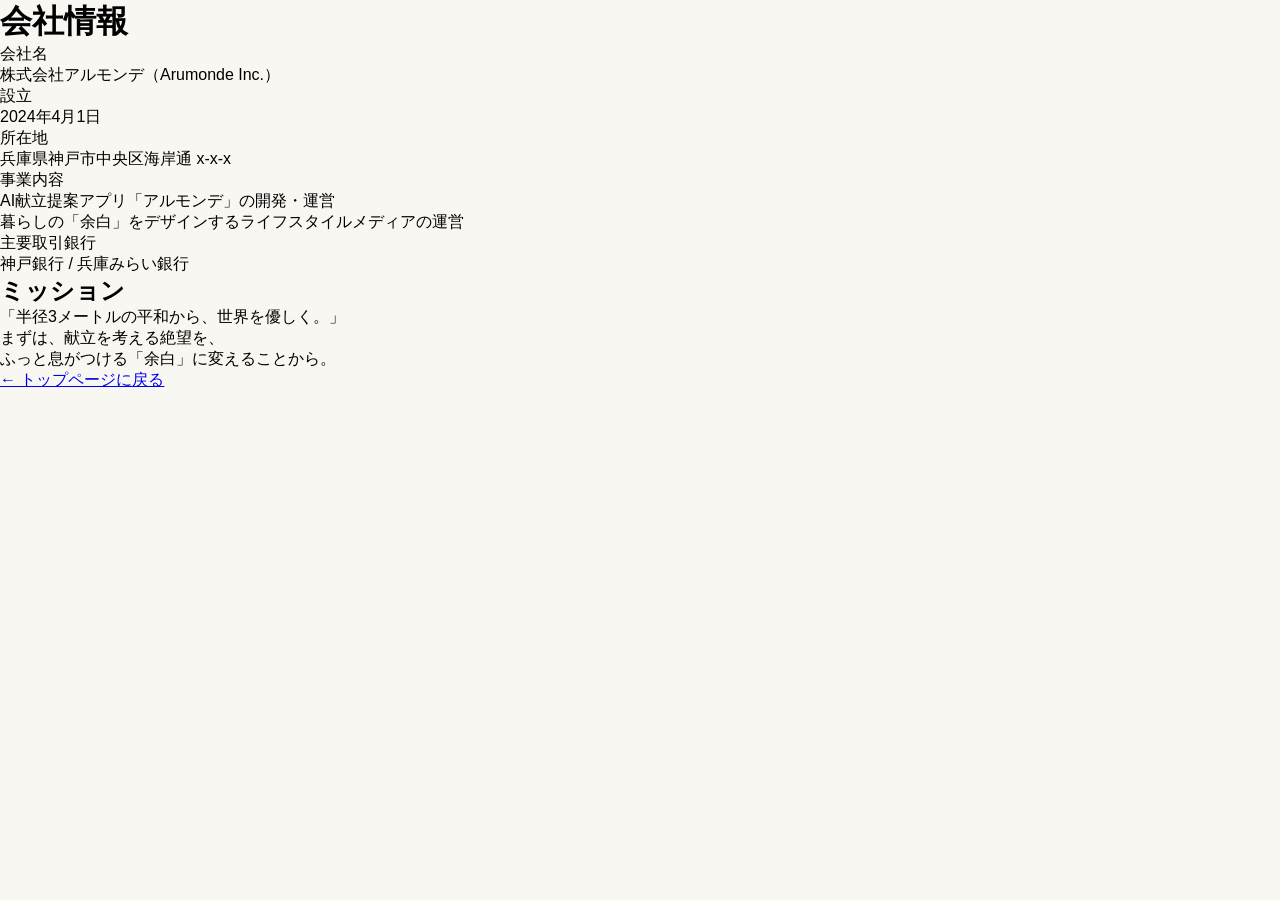
==== company.html @ 98e7b7a4 "20260416_header作業中" ====
<!DOCTYPE html>
<html lang="ja">
<head>
    <meta charset="UTF-8">
    <meta name="viewport" content="width=device-width, initial-scale=1.0">
    <title>会社情報 - 株式会社アルモンデ</title>
    <meta name="description" content="">
    <link rel="stylesheet" href="css/style.css">
</head>

<body>
    <main class="company-page">
        <h1 class="page-title">会社情報</h1>

        <section class="company-profile">
            <dl class="profile-list">
                <dt>会社名</dt>
                <dd>株式会社アルモンデ（Arumonde Inc.）</dd>

                <dt>設立</dt>
                <dd>2024年4月1日</dd>

                <dt>所在地</dt>
                <dd>兵庫県神戸市中央区海岸通 x-x-x</dd>

                <dt>事業内容</dt>
                <dd>
                    <ul>
                        <li>AI献立提案アプリ「アルモンデ」の開発・運営</li>
                        <li>暮らしの「余白」をデザインするライフスタイルメディアの運営</li>
                    </ul>
                </dd>

                <dt>主要取引銀行</dt>
                <dd>神戸銀行 / 兵庫みらい銀行</dd>
            </dl>
        </section>

        <section class="company-mission">
            <h2 class="mission-label">ミッション</h2>
            <blockquote class="mission-text">
                「半径3メートルの平和から、世界を優しく。」
            </blockquote>
            
            <div class="mission-description">
                <p>まずは、献立を考える絶望を、<br>
                ふっと息がつける「余白」に変えることから。</p>
            </div>
        </section>

        <footer class="company-footer">
            <div class="back-link">
                <a href="index.html">← トップページに戻る</a>
            </div>

            <!-- <p class="copyright">&copy; Arumonde Inc.</p> -->
        </footer>
    </main>
    
</body>
</html>
---- css/style.css ----
@charset "UTF-8";
/* これはリセットCSSです */
/* resset.dev • v5.0.2 */
/* # =================================================================
   # Global selectors
   # ================================================================= */
html {
  box-sizing: border-box;
  -webkit-text-size-adjust: 100%; /* Prevent adjustments of font size after orientation changes in iOS */
  word-break: normal;
  -moz-tab-size: 4;
  -o-tab-size: 4;
     tab-size: 4;
  font-size: 100%;
}

*,
::before,
::after {
  background-repeat: no-repeat; /* Set `background-repeat: no-repeat` to all elements and pseudo elements */
  box-sizing: inherit;
}

::before,
::after {
  text-decoration: inherit; /* Inherit text-decoration and vertical align to ::before and ::after pseudo elements */
  vertical-align: inherit;
}

* {
  padding: 0; /* Reset `padding` and `margin` of all elements */
  margin: 0;
}

/* # =================================================================
   # General elements
   # ================================================================= */
hr {
  overflow: visible; /* Show the overflow in Edge and IE */
  height: 0; /* Add the correct box sizing in Firefox */
  color: inherit; /* Correct border color in Firefox. */
}

details,
main {
  display: block; /* Render the `main` element consistently in IE. */
}

summary {
  display: list-item; /* Add the correct display in all browsers */
}

small {
  font-size: 80%; /* Set font-size to 80% in `small` elements */
}

[hidden] {
  display: none; /* Add the correct display in IE */
}

abbr[title] {
  border-bottom: none; /* Remove the bottom border in Chrome 57 */
  /* Add the correct text decoration in Chrome, Edge, IE, Opera, and Safari */
  text-decoration: underline;
  -webkit-text-decoration: underline dotted;
          text-decoration: underline dotted;
}

a {
  background-color: transparent; /* Remove the gray background on active links in IE 10 */
}

a:active,
a:hover {
  outline-width: 0; /* Remove the outline when hovering in all browsers */
}

code,
kbd,
pre,
samp {
  font-family: monospace, monospace; /* Specify the font family of code elements */
}

pre {
  font-size: 1em; /* Correct the odd `em` font sizing in all browsers */
}

b,
strong {
  font-weight: bolder; /* Add the correct font weight in Chrome, Edge, and Safari */
}

/* https://gist.github.com/unruthless/413930 */
sub,
sup {
  font-size: 75%;
  line-height: 0;
  position: relative;
  vertical-align: baseline;
}

sub {
  bottom: -0.25em;
}

sup {
  top: -0.5em;
}

table {
  border-color: inherit; /* Correct border color in all Chrome, Edge, and Safari. */
  text-indent: 0; /* Remove text indentation in Chrome, Edge, and Safari */
}

iframe {
  border-style: none;
}

/* # =================================================================
   # Forms
   # ================================================================= */
input {
  border-radius: 0;
}

[type=number]::-webkit-inner-spin-button,
[type=number]::-webkit-outer-spin-button {
  height: auto; /* Correct the cursor style of increment and decrement buttons in Chrome */
}

[type=search] {
  -webkit-appearance: textfield; /* Correct the odd appearance in Chrome and Safari */
  outline-offset: -2px; /* Correct the outline style in Safari */
}

[type=search]::-webkit-search-decoration {
  -webkit-appearance: none; /* Remove the inner padding in Chrome and Safari on macOS */
}

textarea {
  overflow: auto; /* Internet Explorer 11+ */
  resize: vertical; /* Specify textarea resizability */
}

button,
input,
optgroup,
select,
textarea {
  font: inherit; /* Specify font inheritance of form elements */
}

optgroup {
  font-weight: bold; /* Restore the font weight unset by the previous rule */
}

button {
  overflow: visible; /* Address `overflow` set to `hidden` in IE 8/9/10/11 */
}

button,
select {
  text-transform: none; /* Firefox 40+, Internet Explorer 11- */
}

/* Apply cursor pointer to button elements */
button,
[type=button],
[type=reset],
[type=submit],
[role=button] {
  cursor: pointer;
}

/* Remove inner padding and border in Firefox 4+ */
button::-moz-focus-inner,
[type=button]::-moz-focus-inner,
[type=reset]::-moz-focus-inner,
[type=submit]::-moz-focus-inner {
  border-style: none;
  padding: 0;
}

/* Replace focus style removed in the border reset above */
button:-moz-focusring,
[type=button]::-moz-focus-inner,
[type=reset]::-moz-focus-inner,
[type=submit]::-moz-focus-inner {
  outline: 1px dotted ButtonText;
}

button,
html [type=button],
[type=reset],
[type=submit] {
  -webkit-appearance: button; /* Correct the inability to style clickable types in iOS */
}

/* Remove the default button styling in all browsers */
button,
input,
select,
textarea {
  background-color: transparent;
  border-style: none;
}

a:focus,
button:focus,
input:focus,
select:focus,
textarea:focus {
  outline-width: 0;
}

/* Style select like a standard input */
select {
  -moz-appearance: none; /* Firefox 36+ */
  -webkit-appearance: none; /* Chrome 41+ */
}

select::-ms-expand {
  display: none; /* Internet Explorer 11+ */
}

select::-ms-value {
  color: currentColor; /* Internet Explorer 11+ */
}

legend {
  border: 0; /* Correct `color` not being inherited in IE 8/9/10/11 */
  color: inherit; /* Correct the color inheritance from `fieldset` elements in IE */
  display: table; /* Correct the text wrapping in Edge and IE */
  max-width: 100%; /* Correct the text wrapping in Edge and IE */
  white-space: normal; /* Correct the text wrapping in Edge and IE */
  max-width: 100%; /* Correct the text wrapping in Edge 18- and IE */
}

::-webkit-file-upload-button {
  /* Correct the inability to style clickable types in iOS and Safari */
  -webkit-appearance: button;
  color: inherit;
  font: inherit; /* Change font properties to `inherit` in Chrome and Safari */
}

/* Replace pointer cursor in disabled elements */
[disabled] {
  cursor: default;
}

/* # =================================================================
   # Specify media element style
   # ================================================================= */
img {
  border-style: none; /* Remove border when inside `a` element in IE 8/9/10 */
  max-width: 100%;
}

/* Add the correct vertical alignment in Chrome, Firefox, and Opera */
progress {
  vertical-align: baseline;
}

/* # =================================================================
   # Accessibility
   # ================================================================= */
/* Specify the progress cursor of updating elements */
[aria-busy=true] {
  cursor: progress;
}

/* Specify the pointer cursor of trigger elements */
[aria-controls] {
  cursor: pointer;
}

/* Specify the unstyled cursor of disabled, not-editable, or otherwise inoperable elements */
[aria-disabled=true] {
  cursor: default;
}

body {
  font-family: "LINE Seed JP", sans-serif;
  font-weight: 400;
  background-color: #F9F7F2;
}

/* --- ボタンの基本スタイル --- */
.hamburger-btn {
  position: fixed;
  top: 20px;
  right: 20px;
  width: 44px;
  height: 44px;
  z-index: 100;
  cursor: pointer;
  background: #333;
  border: none;
  border-radius: 5px;
  display: flex;
  justify-content: center;
  align-items: center;
}

/* 3本線の真ん中 */
.hamburger-btn span,
.hamburger-btn span::before,
.hamburger-btn span::after {
  content: "";
  display: block;
  height: 2px;
  width: 25px;
  background: #fff;
  position: absolute;
  transition: all 0.3s ease;
}

.hamburger-btn span::before {
  top: -8px;
}

.hamburger-btn span::after {
  top: 8px;
}

/* --- 【JSで付与するクラス】ボタンが活性化した時（×印に変身） --- */
.hamburger-btn.is-active span {
  background: transparent; /* 真ん中の線を消す */
}

.hamburger-btn.is-active span::before {
  transform: rotate(45deg);
  top: 0;
}

.hamburger-btn.is-active span::after {
  transform: rotate(-45deg);
  top: 0;
}

/* --- メニュー本体の初期状態 --- */
#hamburger-menu {
  position: fixed;
  top: 0;
  right: -100%; /* 画面外に隠す */
  width: 100%;
  height: 100vh;
  background: rgba(255, 255, 255, 0.98);
  z-index: 90;
  transition: right 0.4s ease; /* スライドのアニメーション */
  overflow-y: auto;
  padding-top: 80px;
}

/* --- 【JSで付与するクラス】メニューが開いた時 --- */
#hamburger-menu.is-active {
  right: 0; /* 画面内にスライドイン */
}/*# sourceMappingURL=style.css.map */
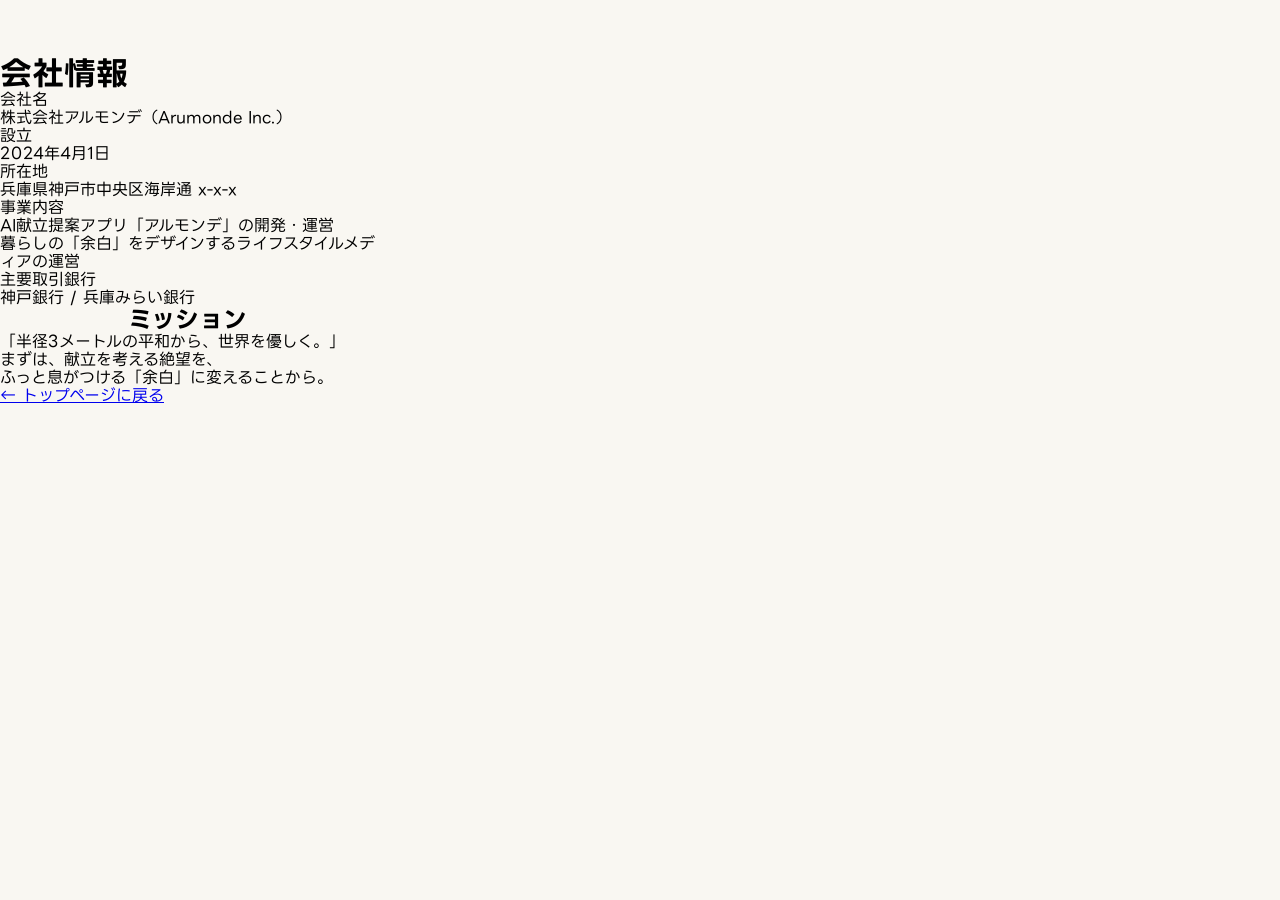
==== commit 763ca3bd: "20260417_font-family設定" ====
--- a/company.html
+++ b/company.html
@@ -5,6 +5,11 @@
     <meta name="viewport" content="width=device-width, initial-scale=1.0">
     <title>会社情報 - 株式会社アルモンデ</title>
     <meta name="description" content="">
+
+    <link rel="preconnect" href="https://fonts.googleapis.com">
+    <link rel="preconnect" href="https://fonts.gstatic.com" crossorigin>
+    <link href="https://fonts.googleapis.com/css2?family=LINE+Seed+JP:wght@400;700&display=swap" rel="stylesheet">
+
     <link rel="stylesheet" href="css/style.css">
 </head>
 
--- a/css/style.css
+++ b/css/style.css
@@ -12,6 +12,7 @@
   -o-tab-size: 4;
      tab-size: 4;
   font-size: 100%;
+  max-width: 375px; /* スマホ幅375pxを基準にする */
 }
 
 *,
@@ -286,47 +287,98 @@
   background-color: #F9F7F2;
 }
 
-/* --- ボタンの基本スタイル --- */
+/* --- 1. 基本設定 --- */
+body {
+  margin: 0;
+  padding: 0;
+}
+
+main {
+  padding-top: 55px; /* 固定ヘッダーの高さ分 */
+}
+
+/* --- 2. 固定ヘッダーバー --- */
+.site-header {
+  position: fixed;
+  top: 0;
+  left: 0;
+  width: 100%;
+  height: 55px;
+  background-color: #8DA390;
+  box-shadow: 0 2px 10px rgba(0, 0, 0, 0.05);
+  z-index: 1000;
+}
+
+.header-inner {
+  max-width: 375px; /* スマホ基準 */
+  margin: 0 auto;
+  height: 100%;
+  padding: 0 8px;
+  display: flex;
+  justify-content: space-between;
+  align-items: center;
+  background-color: #8DA390; /* ロゴの背景が白く見える場合はここをチェック */
+}
+
+/* ロゴのサイズ調整 */
+.header-logo img {
+  height: 35px; /* 少し大きく調整 */
+  width: auto;
+  display: block;
+  -o-object-fit: contain;
+     object-fit: contain;
+}
+
+/* --- 3. ハンバーガーボタン（三本線の位置修正済み） --- */
 .hamburger-btn {
-  position: fixed;
-  top: 20px;
-  right: 20px;
-  width: 44px;
-  height: 44px;
-  z-index: 100;
+  -webkit-appearance: none;
+     -moz-appearance: none;
+          appearance: none;
+  background-color: #F9F7F2;
+  border: none;
   cursor: pointer;
-  background: #333;
-  border: none;
-  border-radius: 5px;
+  width: 45px;
+  height: 45px;
+  border-radius: 50%; /* 正円に */
+  position: relative;
+  z-index: 1100; /* メニューより上に配置 */
   display: flex;
   justify-content: center;
   align-items: center;
 }
 
-/* 3本線の真ん中 */
+/* 三本線の共通設定 */
 .hamburger-btn span,
 .hamburger-btn span::before,
 .hamburger-btn span::after {
   content: "";
   display: block;
   height: 2px;
-  width: 25px;
-  background: #fff;
+  width: 24px;
+  background-color: #333;
   position: absolute;
   transition: all 0.3s ease;
 }
 
+/* 線の位置を完全に中央へ揃える */
+.hamburger-btn span {
+  /* 親のflex(center)により、このspanはボタンの真ん中に配置されます */
+  position: relative;
+}
+
 .hamburger-btn span::before {
   top: -8px;
+  left: 0;
 }
 
 .hamburger-btn span::after {
   top: 8px;
-}
-
-/* --- 【JSで付与するクラス】ボタンが活性化した時（×印に変身） --- */
+  left: 0;
+}
+
+/* 【JSで付与】×印への変化 */
 .hamburger-btn.is-active span {
-  background: transparent; /* 真ん中の線を消す */
+  background-color: transparent;
 }
 
 .hamburger-btn.is-active span::before {
@@ -339,21 +391,102 @@
   top: 0;
 }
 
-/* --- メニュー本体の初期状態 --- */
+/* --- 4. スライドメニュー（上から降ってくる仕様） --- */
 #hamburger-menu {
   position: fixed;
   top: 0;
-  right: -100%; /* 画面外に隠す */
+  left: 0;
   width: 100%;
   height: 100vh;
-  background: rgba(255, 255, 255, 0.98);
-  z-index: 90;
-  transition: right 0.4s ease; /* スライドのアニメーション */
+  background-color: rgba(255, 255, 255, 0.8);
+  /* 【追加】後ろのコンテンツを少しぼかすと高級感が出ます（グラスモーフィズム） */
+  backdrop-filter: blur(8px);
+  -webkit-backdrop-filter: blur(8px); /* Safari対策 */
+  z-index: 1050;
+  /* 上へ隠す設定 */
+  transform: translateY(-100%);
+  transition: transform 0.8s cubic-bezier(0.25, 1, 0.5, 1);
+  padding-top: 80px;
   overflow-y: auto;
-  padding-top: 80px;
-}
-
-/* --- 【JSで付与するクラス】メニューが開いた時 --- */
+  display: flex;
+  flex-direction: column;
+  align-items: center;
+}
+
+/* 【JSで付与】表示状態 */
 #hamburger-menu.is-active {
-  right: 0; /* 画面内にスライドイン */
+  transform: translateY(0);
+}
+
+/* --- 5. メニュー内部の装飾 --- */
+.hamburger-content {
+  width: 100%;
+  text-align: center;
+}
+
+.menu-list {
+  list-style: none;
+  padding: 0;
+  margin: 0 0 90px 0;
+}
+
+.menu-list li {
+  margin-bottom: 25px;
+}
+
+.menu-list li a {
+  text-decoration: none;
+  color: #333;
+  font-size: 18px; /* 少し見やすく */
+  font-weight: 700;
+}
+
+/* ダウンロードエリア */
+.download-container {
+  margin-bottom: 40px;
+}
+
+.download-container ul {
+  display: flex;
+  list-style: none;
+  padding: 0;
+  gap: 15px;
+  justify-content: center;
+}
+
+.download-container img {
+  height: 40px;
+  width: auto;
+}
+
+/* メニュー内のロゴ */
+.menu-logo img {
+  width: 140px;
+  height: auto;
+  margin-bottom: 50px;
+}
+
+h2 {
+  font-size: 24px;
+  text-align: center;
+}
+
+#despair,
+#solutions,
+#experience {
+  margin-top: 80px;
+}
+
+.despair-heading {
+  display: flex;
+  justify-content: center;
+  padding: 16px;
+}
+
+.scene-title {
+  margin-top: 24px;
+}
+
+.scene-body p {
+  text-align: center;
 }/*# sourceMappingURL=style.css.map */
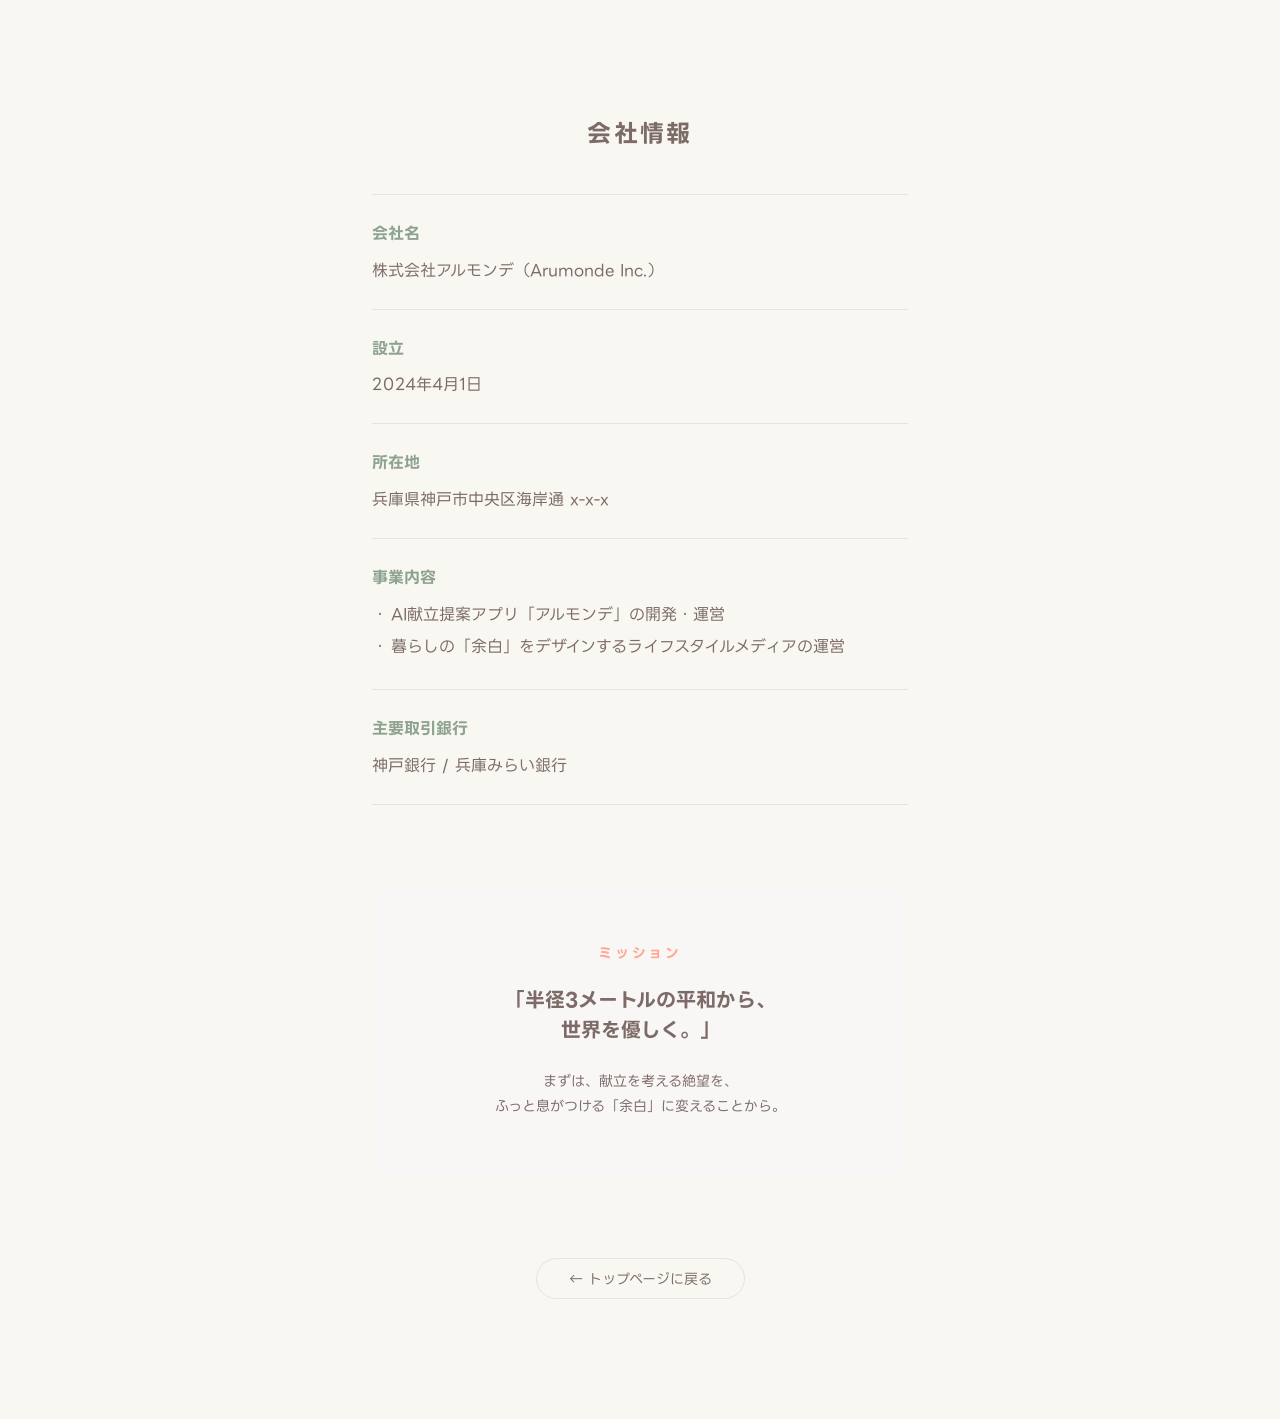
==== commit 798a5580: "20260420_レスポンシブ作業途中" ====
--- a/company.html
+++ b/company.html
@@ -13,7 +13,7 @@
     <link rel="stylesheet" href="css/style.css">
 </head>
 
-<body>
+<body class="company-page">
     <main class="company-page">
         <h1 class="page-title">会社情報</h1>
 
@@ -44,7 +44,8 @@
         <section class="company-mission">
             <h2 class="mission-label">ミッション</h2>
             <blockquote class="mission-text">
-                「半径3メートルの平和から、世界を優しく。」
+                「半径3メートルの平和から、<br>
+                世界を優しく。」
             </blockquote>
             
             <div class="mission-description">
--- a/css/style.css
+++ b/css/style.css
@@ -12,7 +12,6 @@
   -o-tab-size: 4;
      tab-size: 4;
   font-size: 100%;
-  max-width: 375px; /* スマホ幅375pxを基準にする */
 }
 
 *,
@@ -285,6 +284,7 @@
   font-family: "LINE Seed JP", sans-serif;
   font-weight: 400;
   background-color: #F9F7F2;
+  color: #3E2A26;
 }
 
 /* --- 1. 基本設定 --- */
@@ -298,26 +298,32 @@
 }
 
 /* --- 2. 固定ヘッダーバー --- */
+/* 2. ヘッダーの配置を修正 */
 .site-header {
   position: fixed;
   top: 0;
-  left: 0;
+  left: 0; /* 一旦左詰めに */
   width: 100%;
   height: 55px;
   background-color: #8DA390;
-  box-shadow: 0 2px 10px rgba(0, 0, 0, 0.05);
   z-index: 1000;
-}
-
+  /* スマホ版では中央寄せにする必要はありません。幅100%でOK */
+}
+
+/* ヘッダーが縮んだ時のクラス（JSで制御） */
+.site-header.is-scrolled {
+  height: 45px;
+}
+
+/* ヘッダー内部のレイアウト */
 .header-inner {
-  max-width: 375px; /* スマホ基準 */
-  margin: 0 auto;
+  width: 100%;
   height: 100%;
-  padding: 0 8px;
+  padding: 0 15px;
   display: flex;
   justify-content: space-between;
   align-items: center;
-  background-color: #8DA390; /* ロゴの背景が白く見える場合はここをチェック */
+  box-sizing: border-box; /* パディングを含めて375pxにする */
 }
 
 /* ロゴのサイズ調整 */
@@ -329,6 +335,7 @@
      object-fit: contain;
 }
 
+/* ハンバーガーメニュー自体も375px内に収める */
 /* --- 3. ハンバーガーボタン（三本線の位置修正済み） --- */
 .hamburger-btn {
   -webkit-appearance: none;
@@ -337,14 +344,23 @@
   background-color: #F9F7F2;
   border: none;
   cursor: pointer;
-  width: 45px;
-  height: 45px;
+  /* ...既存の設定... */
+  flex-shrink: 0; /* 圧縮されないように固定 */
+  width: 40px;
+  height: 40px;
+  transition: all 0.3s ease; /* サイズ変化も滑らかに */
   border-radius: 50%; /* 正円に */
   position: relative;
   z-index: 1100; /* メニューより上に配置 */
   display: flex;
   justify-content: center;
   align-items: center;
+}
+
+/* ヘッダーが縮んだ時のボタン微調整 */
+.site-header.is-scrolled .hamburger-btn {
+  width: 35px; /* さらに一回り小さくするとバランスが良いです */
+  height: 35px;
 }
 
 /* 三本線の共通設定 */
@@ -436,16 +452,26 @@
 
 .menu-list li a {
   text-decoration: none;
-  color: #333;
-  font-size: 18px; /* 少し見やすく */
-  font-weight: 700;
+  color: #7D6B67;
+  font-size: 18px;
+  font-weight: 700;
+  transition: color 0.3s ease; /* 色の変化を滑らかに */
+  display: block; /* クリック範囲を広げる */
+  padding: 10px;
+}
+
+/* ホバー時の処理（PC） */
+@media (hover: hover) {
+  .menu-list li a:hover {
+    color: #FFA891; /* $accentColor */
+  }
+}
+/* タップした瞬間の色（スマホ） */
+.menu-list li a:active {
+  color: #FFA891;
 }
 
 /* ダウンロードエリア */
-.download-container {
-  margin-bottom: 40px;
-}
-
 .download-container ul {
   display: flex;
   list-style: none;
@@ -466,15 +492,50 @@
   margin-bottom: 50px;
 }
 
+/* ==========================================================================
+   1. ヒーローセクション（ファーストビュー）
+   ========================================================================== */
+.hero-visual {
+  text-align: center;
+  padding: 15px 16px 50px; /* 上の余白を詰め、下のセクションとの距離を確保 */
+}
+.hero-visual h3 {
+  display: inline-block;
+  position: relative;
+  margin: 20px 0 40px;
+  color: #3E2A26;
+  font-size: 20px;
+  font-weight: 500;
+  line-height: 1.6;
+}
+
+.hero-visual img {
+  display: block; /* inlineだと微妙に隙間ができることがあるため */
+  margin: 0 auto; /* 左右中央寄せ */
+  width: 100%;
+  max-width: 343px; /* 画像が大きくなりすぎないよう制限 */
+  height: auto;
+}
+
+/* ==========================================================================
+   2. 共通セクション設定
+   ========================================================================== */
 h2 {
   font-size: 24px;
   text-align: center;
 }
 
-#despair,
-#solutions,
-#experience {
-  margin-top: 80px;
+.fade-in {
+  opacity: 1 !important;
+  transform: translateY(0) !important;
+}
+
+/* ==========================================================================
+   3. 絶望編（セクション01）
+   ========================================================================== */
+.section-despair {
+  background-color: #fff;
+  padding: 100px 0;
 }
 
 .despair-heading {
@@ -483,10 +544,640 @@
   padding: 16px;
 }
 
-.scene-title {
-  margin-top: 24px;
-}
-
-.scene-body p {
-  text-align: center;
+.despair-card {
+  background: #fff;
+  border-radius: 16px;
+  padding: 20px;
+  transition: transform 0.3s ease;
+}
+.despair-card .scene-title {
+  display: block;
+  margin-bottom: 12px;
+  font-size: 14px;
+  font-weight: 700;
+}
+.despair-card .scene-body p {
+  text-align: center;
+}
+
+/* ==========================================================================
+   4. 救済編（セクション02）
+   ========================================================================== */
+.section-solutions {
+  background-color: #F9F7F2;
+  padding: 100px 0;
+}
+
+.solutions-heading {
+  text-align: center;
+  margin-bottom: 40px;
+  font-size: 24px;
+  line-height: 1.6;
+}
+
+.solutions-list {
+  display: flex;
+  flex-direction: column;
+  align-items: center;
+  gap: 47px;
+}
+
+.solution-item {
+  position: relative;
+  display: flex;
+  flex-direction: column;
+  align-items: center;
+  width: 343px;
+  min-height: 440px;
+  padding: 36px 24px 24px;
+  background-color: #fff;
+  border-radius: 16px;
+  box-shadow: 0 4px 20px rgba(0, 0, 0, 0.05);
+  box-sizing: border-box;
+  /* 番号部分 */
+}
+.solution-item .solution-number {
+  position: absolute;
+  top: -25px;
+  left: 10px;
+  color: #FFA891;
+  font-size: 50px;
+  font-weight: 800;
+  line-height: 1;
+  z-index: 10;
+}
+.solution-item .solution-header {
+  width: 100%;
+  margin-bottom: 12px;
+}
+.solution-item .solution-header .solution-title {
+  margin: 0;
+  color: #3E2A26;
+  font-size: 18px;
+  font-weight: 700;
+  line-height: 1.4;
+}
+.solution-item .solution-body {
+  flex-grow: 1;
+  width: 100%;
+  margin-bottom: 8px;
+}
+.solution-item .solution-body p {
+  margin: 0;
+  color: #666;
+  font-size: 14px;
+  line-height: 1.6;
+}
+.solution-item {
+  /* 画像部分（サイズを統合・固定） */
+}
+.solution-item .solution-visual {
+  width: 270px;
+  height: 274px;
+  margin-top: auto;
+  border-radius: 16px;
+  overflow: hidden;
+}
+.solution-item .solution-visual img {
+  width: 100%;
+  height: 100%;
+  -o-object-fit: cover;
+     object-fit: cover;
+}
+
+/* 動画セクション */
+.video-section {
+  display: flex;
+  flex-direction: column;
+  align-items: center;
+  gap: 16px;
+  width: 100%;
+  padding: 32px 0;
+  background-color: #F9F7F2;
+  text-align: center;
+}
+.video-section p {
+  font-size: 20px;
+}
+.video-section video {
+  width: 80%;
+  max-width: 343px;
+  height: auto;
+  border-radius: 16px;
+  box-shadow: 0 10px 30px rgba(0, 0, 0, 0.1);
+  outline: none;
+}
+
+/* ==========================================================================
+   5. 20分の余白（セクション03）
+   ========================================================================== */
+.section-experience {
+  padding: 80px 0;
+  background-color: #fff;
+  text-align: center;
+}
+
+.experience-title {
+  margin-bottom: 24px;
+  color: #333;
+  font-size: 24px;
+  line-height: 1.6;
+}
+
+.experience-copy {
+  margin-bottom: 40px;
+}
+.experience-copy p {
+  color: #666;
+  font-size: 15px;
+  line-height: 1.8;
+}
+
+.experience-gallery {
+  display: flex;
+  flex-direction: column;
+  align-items: center;
+  gap: 17px;
+}
+.experience-gallery .gallery-item {
+  overflow: hidden;
+  border-radius: 16px;
+  background-color: #fff;
+  border: 8px solid #fff;
+  box-shadow: 0 4px 10px rgba(0, 0, 0, 0.1);
+}
+.experience-gallery .gallery-item img {
+  width: 100%;
+  height: 100%;
+  -o-object-fit: cover;
+     object-fit: cover;
+}
+.experience-gallery {
+  /* 上段の2枚並び */
+}
+.experience-gallery .gallery-row-top {
+  display: flex;
+  justify-content: center;
+  gap: 17px;
+}
+.experience-gallery .gallery-row-top .gallery-item {
+  width: 163px;
+  height: 200px;
+  /* 遊び心の傾き */
+}
+.experience-gallery .gallery-row-top .gallery-item:nth-child(odd) {
+  transform: rotate(-2deg);
+}
+.experience-gallery .gallery-row-top .gallery-item:nth-child(even) {
+  transform: rotate(2deg);
+}
+.experience-gallery {
+  /* 下段の1枚 */
+}
+.experience-gallery .gallery-row-bottom .gallery-item {
+  width: 343px;
+  height: 248px;
+}
+
+/* ==========================================================================
+   6. 手紙（セクション04）
+   ========================================================================== */
+.letter {
+  margin-bottom: 80px;
+}
+
+.site-footer {
+  width: 100%;
+  background-color: #8DA390; /* フッター全体（画像部分含む）の背景色を固定 */
+}
+
+/* --- 最後の力強いメッセージ部分 (h:600) --- */
+.footer-cta {
+  display: flex;
+  justify-content: center;
+  align-items: flex-start;
+  height: 400px; /* スマホ画面ほぼいっぱいの高さ */
+  color: #fff; /* 文字は白 */
+  text-align: center;
+  padding: 40px 20px 0; /* --- 修正：TOP余白を32pxに設定 --- */
+  position: relative; /* 子要素の配置基準 */
+}
+
+.cta-container {
+  display: flex;
+  flex-direction: column;
+  gap: 24px; /* 要素同士の隙間 */
+  /* width: 100%; <- 必要に応じて追加 */
+}
+
+/* +20min (96px) */
+.cta-hero-text {
+  font-size: 96px;
+  font-weight: 700;
+  line-height: 1;
+  letter-spacing: -0.02em;
+}
+.cta-hero-text .plus-symbol {
+  font-size: 0.6em; /* +は少し小さくするとバランスが良いです */
+  vertical-align: middle;
+  margin-right: 4px;
+}
+
+/* 毎日20分... (20px) */
+.cta-stats {
+  font-size: 20px;
+  font-weight: 700;
+  margin: 0;
+}
+
+/* 献立に悩む... (24px) */
+.cta-message {
+  font-size: 24px;
+  font-weight: 700;
+  line-height: 1.6;
+  margin: 0;
+}
+
+/* --- 画像配置部分のスタイルを追加 --- */
+.footer-image-container {
+  display: flex;
+  justify-content: center;
+  align-items: center;
+  width: 100%;
+  margin-left: auto;
+  /* padding: 0;  必要に応じて余白を調整 */
+}
+
+/* --- コピーライトなどの情報部分 --- */
+.footer-info {
+  background-color: #F9F7F2; /* ベースカラー背景 */
+  padding: 16px 20px 80px; /* 固定バーが被るので下を多めに */
+  text-align: center;
+  position: relative; /* z-indexのため */
+  z-index: 10; /* 画像より上に配置 */
+}
+
+.footer-nav {
+  display: flex;
+  justify-content: center;
+  gap: 72px;
+  list-style: none;
+  padding: 0;
+  margin-bottom: 16px;
+}
+.footer-nav a {
+  text-decoration: none;
+  color: #7D6B67;
+  font-size: 14px;
+  transition: all 0.3s ease; /* --- 追加：アニメーション --- */
+}
+.footer-nav {
+  /* --- 追加：ホバー時のエフェクト --- */
+}
+.footer-nav a:hover {
+  opacity: 0.7; /* 少し透明にする */
+  text-decoration: underline; /* 下線を表示 */
+}
+
+.copyright {
+  font-size: 12px;
+  color: #7D6B67;
+}
+
+/* --- 下部 固定ダウンロードバーの設定 --- */
+.download-container.is-fixed {
+  position: fixed;
+  bottom: 0;
+  left: 0;
+  width: 100%;
+  background-color: #F9F7F2;
+  backdrop-filter: blur(8px); /* メニューと同じぼかしを入れると統一感が出ます */
+  padding: 12px 0;
+  z-index: 900; /* ヘッダー(1000)より低く、コンテンツより高く */
+  box-shadow: 0 -2px 10px rgba(0, 0, 0, 0.05); /* 上方向に軽い影 */
+  /* --- ここを追加：初期状態は下に隠して透明に --- */
+  transform: translateY(100%);
+  opacity: 0;
+  visibility: hidden;
+  transition: all 0.5s ease; /* ふんわり出すための設定 */
+  /* --- 【重要】表示用のクラス --- */
+}
+.download-container.is-fixed.is-show {
+  transform: translateY(0);
+  opacity: 1;
+  visibility: visible;
+}
+.download-container.is-fixed ul {
+  display: flex;
+  justify-content: center;
+  align-items: center;
+  gap: 12px;
+  list-style: none;
+  margin: 0;
+  padding: 0;
+}
+.download-container.is-fixed img {
+  height: 40px; /* スマホで見やすいサイズ */
+  width: auto;
+}
+
+/* ==========================================================================
+   PC版レイアウト設定 (1024px以上)
+   ========================================================================== */
+@media (min-width: 1024px) {
+  /* 1. 全体のレイアウト：スマホ枠を右に寄せる */
+  .pc-layout {
+    display: flex;
+    justify-content: flex-end; /* 子要素（スマホ枠）を右端へ */
+    right: 20%;
+    background-color: #F9F7F2; /* PC全体の背景色（お好みで） */
+    min-height: 100vh;
+    position: relative;
+  }
+  /* 2. 【左側】固定サイドバーの設定 */
+  .pc-sidebar {
+    display: flex;
+    position: fixed; /* 画面の左端に固定 */
+    top: 0;
+    left: 0;
+    width: calc(100% - 375px); /* 右側のスマホ幅を引いた残り全部 */
+    height: 100vh;
+    padding: 60px;
+    align-items: center;
+    justify-content: center;
+    z-index: 10;
+    pointer-events: none; /* 背後のスマホ枠のスクロールを邪魔しない */
+  }
+  /* サイドバーの中身（ここはクリックできるようにする） */
+  .sidebar-inner {
+    pointer-events: auto;
+    max-width: 400px;
+    width: 100%;
+    text-align: left;
+  }
+  .sidebar-logo img {
+    width: 200px;
+    margin-bottom: 40px;
+    display: block;
+  }
+  /* サイドバーのメニューデザイン */
+  .sidebar-nav .menu-list {
+    list-style: none;
+    padding: 0;
+    margin: 0 0 60px 0;
+  }
+  .sidebar-nav .menu-list li {
+    margin-bottom: 25px;
+  }
+  .sidebar-nav .menu-list li a {
+    font-size: 20px;
+    text-decoration: none;
+    color: #3E2A26;
+    font-weight: 700;
+    transition: color 0.3s ease, padding-left 0.3s ease;
+    display: block;
+  }
+  .sidebar-nav .menu-list li a:hover {
+    color: #FFA891; /* #FFA891 */
+    padding-left: 8px; /* 少し動くオシャレな演出 */
+  }
+  /* サイドバーのダウンロードエリア */
+  .sidebar-download {
+    text-align: center;
+    margin-top: 40px;
+  }
+  .sidebar-download p {
+    font-weight: 700;
+    font-size: 14px;
+    margin-bottom: 20px;
+    color: #666;
+  }
+  .download-btns {
+    display: flex;
+    justify-content: center;
+    align-items: center;
+    gap: 12px;
+    list-style: none;
+    padding: 0;
+  }
+  .download-btns img {
+    height: 45px;
+    width: auto;
+    transition: opacity 0.3s;
+  }
+  .download-btns a:hover img {
+    opacity: 0.8;
+  }
+  /* 3. 【右側】スマホ枠の設定 */
+  .mobile-frame-wrapper {
+    width: 375px; /* 幅を375pxに固定 */
+    min-width: 375px;
+    background-color: #fff;
+    box-shadow: -10px 0 30px rgba(0, 0, 0, 0.05); /* 左側に境界の影 */
+    position: relative;
+    z-index: 20;
+    min-height: 100vh;
+  }
+  /* 4. PC版では「固定」を解除する要素 */
+  /* 上部ヘッダー：固定せず、スマホ枠の最上部に置く */
+  .site-header {
+    position: absolute !important;
+    width: 100% !important;
+    top: 0 !important;
+    left: 0 !important;
+    height: 55px !important; /* 縮小させない */
+    background-color: #8DA390 !important;
+  }
+  /* スマホ専用のボタンやバーは非表示 */
+  .hamburger-btn,
+  .download-container.is-fixed {
+    display: none !important;
+  }
+  /* 5. コンテンツの微調整（PCで見やすく） */
+  main {
+    padding-top: 55px; /* ヘッダーがabsoluteなので、その分下げる */
+  }
+}
+/* ==========================================================================
+   スマホ版レイアウト (1024px未満)
+   ========================================================================== */
+@media (max-width: 1023px) {
+  /* PC用サイドバーを完全に消す */
+  .pc-sidebar {
+    display: none;
+  }
+  /* スマホ時は幅いっぱいに表示 */
+  .mobile-frame-wrapper {
+    width: 100%;
+  }
+}
+/* 会社情報の全体設定 */
+.company-page {
+  max-width: 600px; /* 読みやすい幅に制限 */
+  margin: 0 auto;
+  padding: 60px 16px;
+  color: #7D6B67; /* 指定：#7D6B67 */
+}
+
+.page-title {
+  text-align: center;
+  font-size: 24px;
+  font-weight: 700;
+  margin-bottom: 48px;
+  letter-spacing: 0.1em;
+}
+
+/* --- プロフィール部分 (16px) --- */
+.company-profile {
+  font-size: 16px; /* 指定：16px */
+  line-height: 1.8;
+  margin-bottom: 80px;
+}
+
+.profile-list {
+  border-top: 1px solid #EAE0DD; /* 上に区切り線 */
+}
+.profile-list dt {
+  font-weight: 700;
+  padding: 24px 0 8px;
+  color: #8DA390; /* 項目名はメインカラーにしてアクセントに */
+}
+.profile-list dd {
+  margin-left: 0; /* デフォルトのインデントをリセット */
+  padding-bottom: 24px;
+  border-bottom: 1px solid #EAE0DD; /* 項目ごとに線を引く */
+}
+.profile-list dd ul {
+  list-style: none;
+  padding: 0;
+  margin: 0;
+}
+.profile-list dd ul li {
+  position: relative;
+  padding-left: 1.2em;
+  margin-bottom: 4px;
+}
+.profile-list dd ul li::before {
+  content: "・"; /* リストの点を「・」に */
+  position: absolute;
+  left: 0;
+}
+
+/* --- ミッション部分 --- */
+.company-mission {
+  text-align: center;
+  background-color: #F9F7F6; /* ほんのり色をつけて特別感を出す */
+  padding: 60px 0px;
+  border-radius: 24px;
+  margin-bottom: 80px;
+}
+
+.mission-label {
+  font-size: 14px;
+  font-weight: 700;
+  letter-spacing: 0.2em;
+  margin-bottom: 24px;
+  display: block;
+  color: #FFA891; /* ミッションラベルを目立たせる */
+}
+
+.mission-text {
+  font-size: 20px;
+  font-weight: 700;
+  margin: 0 0 24px 0;
+  line-height: 1.5;
+  color: #7D6B67;
+  /* blockquoteのデフォルトの余白をリセット */
+  padding: 0;
+}
+
+.mission-description {
+  font-size: 14px;
+  line-height: 1.8;
+}
+
+/* --- フッター（戻るボタン） --- */
+.company-footer {
+  text-align: center;
+}
+
+.back-link a {
+  text-decoration: none;
+  color: #7D6B67;
+  font-size: 14px;
+  padding: 12px 24px;
+  border: 1px solid #EAE0DD;
+  border-radius: 40px;
+  transition: all 0.3s ease;
+  display: inline-block;
+}
+.back-link a:hover {
+  background-color: #EAE0DD;
+  color: #fff;
+}
+
+/* 利用規約ページ全体のコンテナ（カンパニーページと共通の幅にすると統一感が出ます） */
+.terms-page {
+  max-width: 600px;
+  margin: 0 auto;
+  padding: 60px 24px 100px;
+  color: #7D6B67; /* 指定：#7D6B67 */
+  background-color: #F9F7F2; /* 背景をベースカラーにして落ち着かせる */
+  line-height: 1.8;
+}
+
+/* メインタイトル */
+.terms-main-title {
+  text-align: center;
+  font-size: 20px;
+  font-weight: 700;
+  margin-bottom: 40px;
+  letter-spacing: 0.1em;
+}
+
+/* 各セクションの見出し（1. はじめに 等） */
+.terms-section-title {
+  font-size: 16px;
+  font-weight: 700;
+  margin: 40px 0 16px;
+  padding-left: 8px;
+  border-left: 4px solid #8DA390; /* 横棒を入れて視認性をアップ */
+}
+
+/* 本文テキスト */
+.terms-text {
+  margin-bottom: 24px;
+}
+.terms-text p {
+  font-size: 12px; /* 指定：12px */
+  margin: 0;
+  /* 改行コード（<br>）がある場合、少し行間を広めにとると読みやすいです */
+}
+
+/* 強調したい部分（「100点満点の料理」ではなく…） */
+.highlight {
+  display: inline-block;
+  background: linear-gradient(transparent 70%, #FDF2F0 70%); /* 薄いアクセントカラーで下線を引く */
+  font-weight: 700;
+  padding: 0 2px;
+}
+
+/* フッター（戻るボタン）- カンパニーページと共通 */
+.back-link {
+  margin-top: 80px;
+  text-align: center;
+}
+.back-link a {
+  text-decoration: none;
+  color: #7D6B67;
+  font-size: 14px;
+  padding: 12px 32px;
+  border: 1px solid #EAE0DD;
+  border-radius: 40px;
+  transition: all 0.3s ease;
+  display: inline-block;
+}
+.back-link a:hover {
+  background-color: #EAE0DD;
+  color: #fff;
 }/*# sourceMappingURL=style.css.map */
